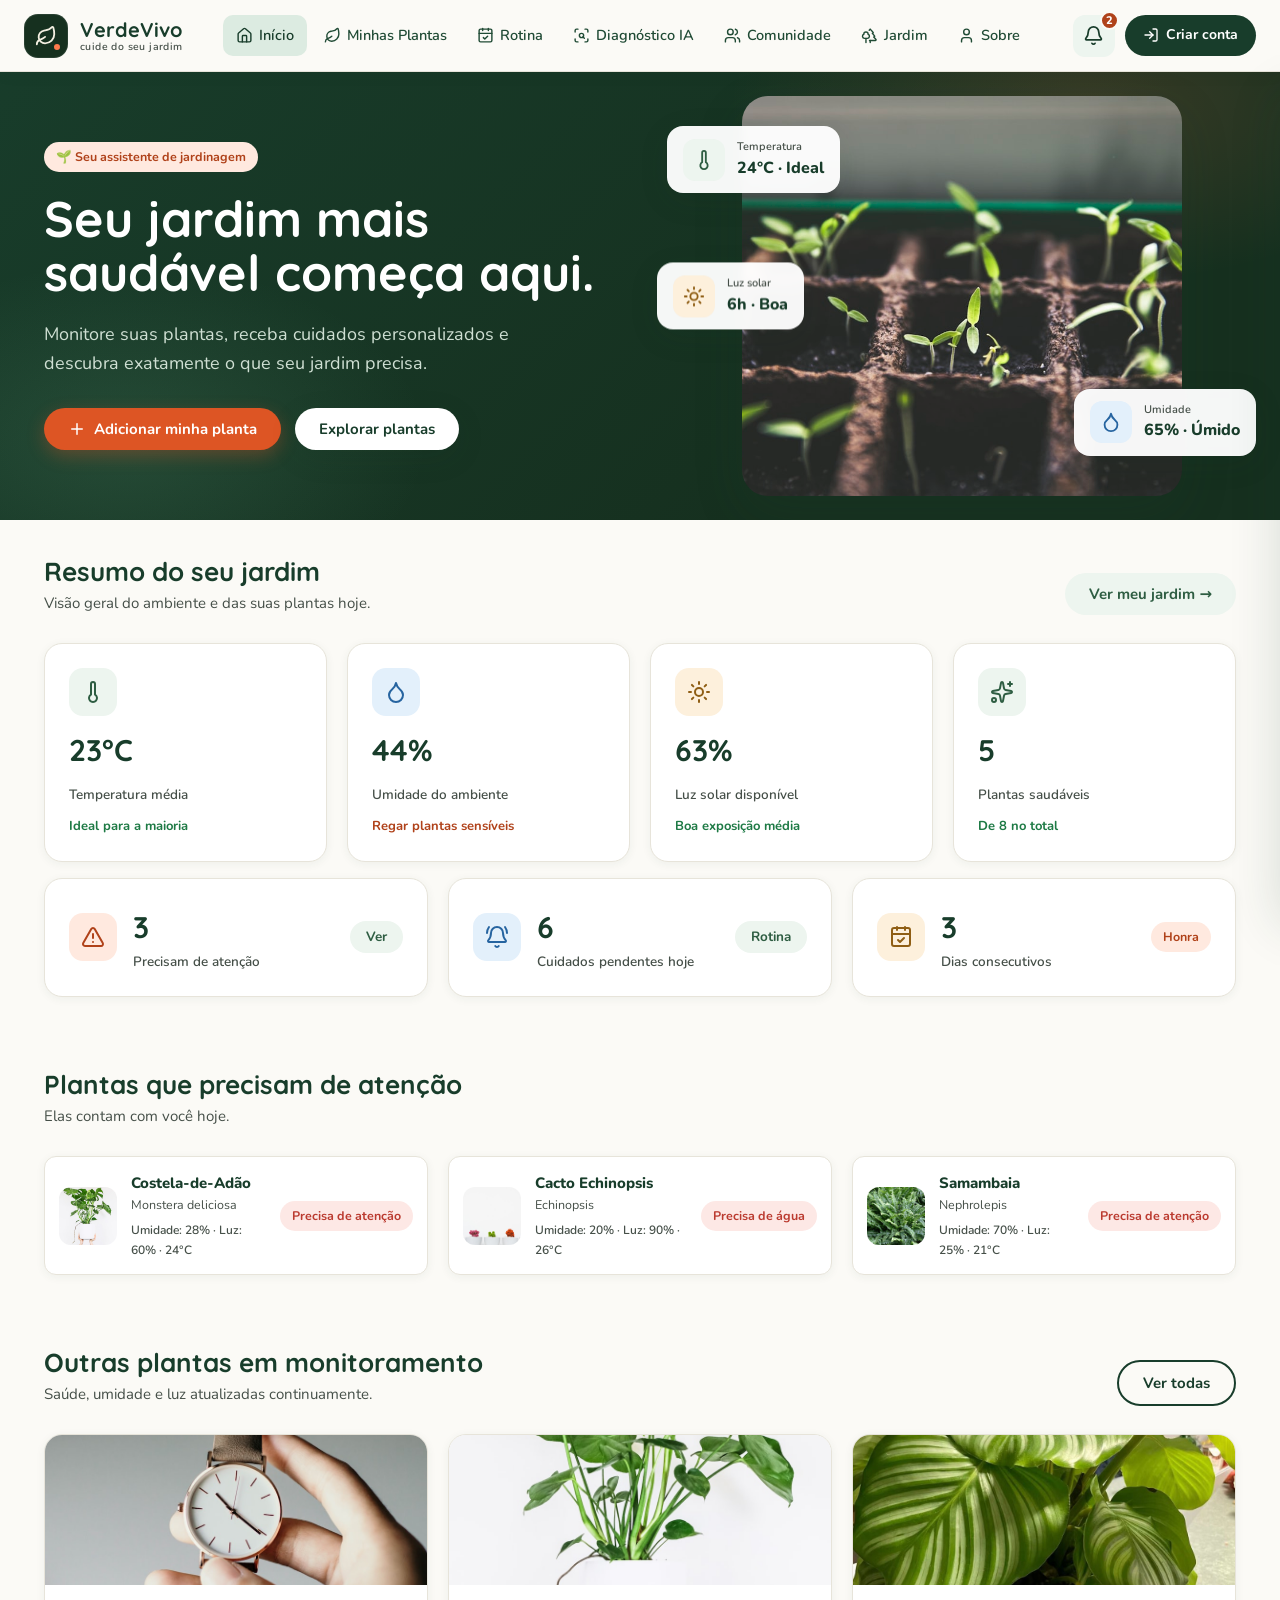
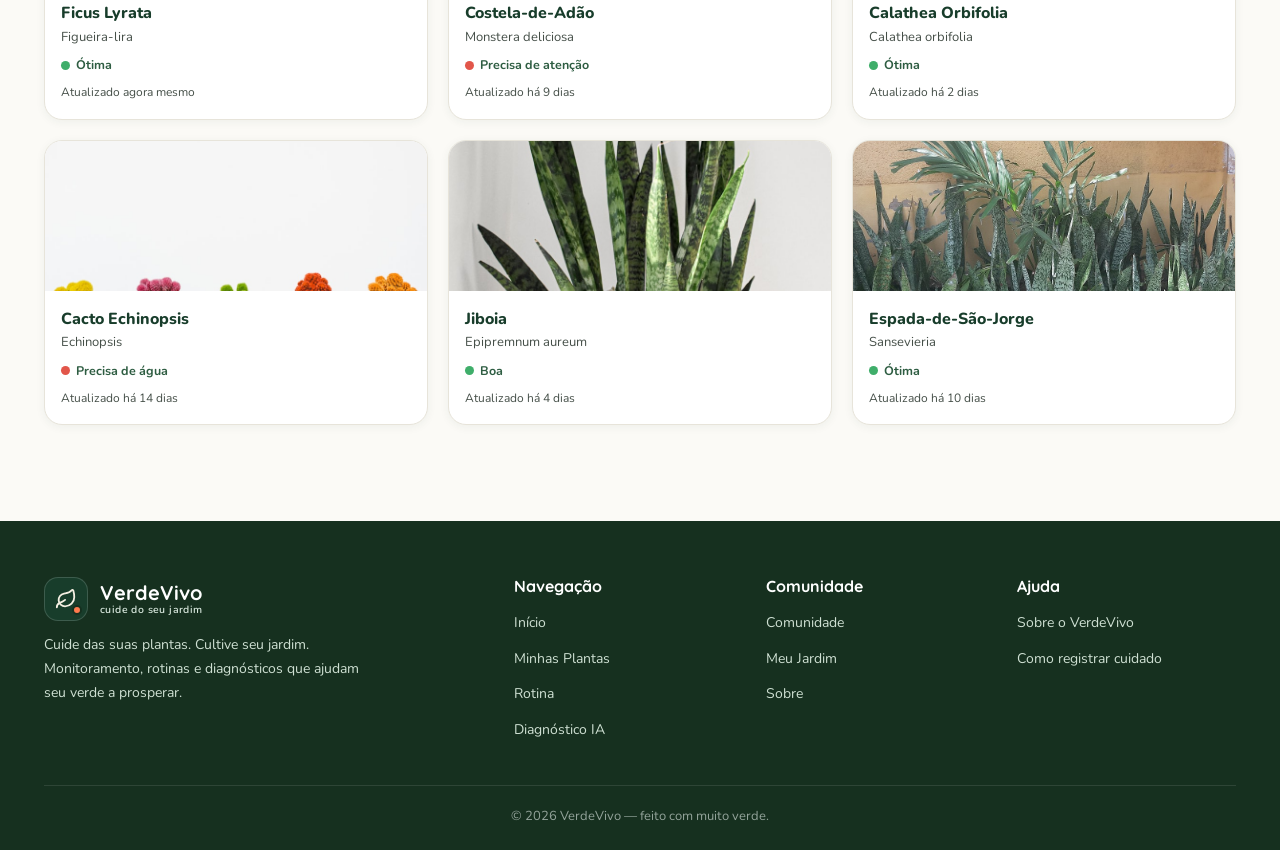
==== index.html @ 072f6a98 "Floraee Mobile - Versao responsiva mobile com camera ao vivo e estrutura Flutter" ====
﻿<!DOCTYPE html>
<html lang="pt-BR">
<head>
  <meta charset="UTF-8">
  <meta name="viewport" content="width=device-width, initial-scale=1.0">
  <title>VerdeVivo — Cuide das suas plantas. Cultive seu jardim.</title>
  <meta name="description" content="Monitore suas plantas, receba cuidados personalizados e descubra exatamente o que seu jardim precisa.">
  <link rel="icon" type="image/svg+xml" href="assets/icons/favicon.svg">
  <link rel="preconnect" href="https://fonts.googleapis.com">
  <link rel="preconnect" href="https://fonts.gstatic.com" crossorigin>
  <link href="https://fonts.googleapis.com/css2?family=Quicksand:wght@500;600;700&family=Nunito:wght@400;600;700;800&display=swap" rel="stylesheet">
  <link rel="stylesheet" href="css/style.css">
</head>
<body>
  <div id="navbar"></div>

  <main>
    <!-- HERO -->
    <section class="hero main-pad">
      <div class="container">
        <div class="hero-grid">
          <div>
            <span class="badge badge-coral" style="margin-bottom:20px">🌱 Seu assistente de jardinagem</span>
            <h1>Seu jardim mais saudável começa aqui.</h1>
            <p>Monitore suas plantas, receba cuidados personalizados e descubra exatamente o que seu jardim precisa.</p>
            <div class="hero-actions">
              <a class="btn btn-primary" href="plants.html"><svg data-lucide="plus" width="18" height="18"></svg>Adicionar minha planta</a>
              <a class="btn btn-light" href="plants.html">Explorar plantas</a>
            </div>
          </div>
          <div class="hero-visual">
            <img class="hero-plants" src="assets/images/hero.jpg" alt="Plantas em um jardim interno">
            <div class="hero-float float-1">
              <span class="f-icon m-icon-green"><svg data-lucide="thermometer" width="22" height="22"></svg></span>
              <div><div class="f-label">Temperatura</div><div class="f-value">24°C · Ideal</div></div>
            </div>
            <div class="hero-float float-2">
              <span class="f-icon m-icon-blue"><svg data-lucide="droplet" width="22" height="22"></svg></span>
              <div><div class="f-label">Umidade</div><div class="f-value">65% · Úmido</div></div>
            </div>
            <div class="hero-float float-3">
              <span class="f-icon m-icon-warn"><svg data-lucide="sun" width="22" height="22"></svg></span>
              <div><div class="f-label">Luz solar</div><div class="f-value">6h · Boa</div></div>
            </div>
          </div>
        </div>
      </div>
    </section>

    <!-- SUMMARY METRICS -->
    <section class="section" style="padding-top:36px">
      <div class="container">
        <div class="section-head">
          <div>
            <h2>Resumo do seu jardim</h2>
            <div class="sub">Visão geral do ambiente e das suas plantas hoje.</div>
          </div>
          <a class="btn btn-ghost" href="garden.html">Ver meu jardim →</a>
        </div>
        <div class="grid grid-4" id="summary-grid">
          <div class="skeleton" style="height:150px"></div>
          <div class="skeleton" style="height:150px"></div>
          <div class="skeleton" style="height:150px"></div>
          <div class="skeleton" style="height:150px"></div>
        </div>
        <div class="grid grid-3 mt-16" id="health-grid">
          <div class="skeleton" style="height:130px"></div>
          <div class="skeleton" style="height:130px"></div>
          <div class="skeleton" style="height:130px"></div>
        </div>
      </div>
    </section>

    <!-- ATTENTION PLANTS -->
    <section class="section" style="padding-top:16px">
      <div class="container">
        <div class="section-head">
          <div>
            <h2>Plantas que precisam de atenção</h2>
            <div class="sub">Elas contam com você hoje.</div>
          </div>
        </div>
        <div class="grid grid-3" id="attention-grid"></div>
      </div>
    </section>

    <!-- MONITORED PLANTS -->
    <section class="section" style="padding-top:16px">
      <div class="container">
        <div class="section-head">
          <div>
            <h2>Outras plantas em monitoramento</h2>
            <div class="sub">Saúde, umidade e luz atualizadas continuamente.</div>
          </div>
          <a class="btn btn-outline" href="plants.html">Ver todas</a>
        </div>
        <div class="grid grid-3" id="monitor-grid"></div>
      </div>
    </section>
  </main>

  <footer class="footer">
    <div class="container">
      <div class="footer-grid">
        <div>
          <a class="brand" href="index.html">
            <span class="brand-logo"><svg class="leaf" data-lucide="leaf" width="22" height="22"></svg><span class="dot"></span></span>
            <span class="brand-text"><span class="brand-name">VerdeVivo</span><span class="brand-tag">cuide do seu jardim</span></span>
          </a>
          <p class="about">Cuide das suas plantas. Cultive seu jardim. Monitoramento, rotinas e diagnósticos que ajudam seu verde a prosperar.</p>
        </div>
        <div>
          <h4>Navegação</h4>
          <ul>
            <li><a href="index.html">Início</a></li>
            <li><a href="plants.html">Minhas Plantas</a></li>
            <li><a href="routine.html">Rotina</a></li>
            <li><a href="diagnosis.html">Diagnóstico IA</a></li>
          </ul>
        </div>
        <div>
          <h4>Comunidade</h4>
          <ul>
            <li><a href="community.html">Comunidade</a></li>
            <li><a href="garden.html">Meu Jardim</a></li>
            <li><a href="profile.html">Sobre</a></li>
          </ul>
        </div>
        <div>
          <h4>Ajuda</h4>
          <ul>
            <li><a href="#" data-open-modal="about-modal">Sobre o VerdeVivo</a></li>
            <li><a href="routine.html">Como registrar cuidado</a></li>
          </ul>
        </div>
      </div>
      <div class="footer-bottom">© 2026 VerdeVivo — feito com muito verde.</div>
    </div>
  </footer>

  <div class="modal-overlay" id="about-modal">
    <div class="modal" style="max-width:460px">
      <div class="modal-head">
        <h3>Sobre o VerdeVivo</h3>
        <button class="modal-close" data-close-modal><svg data-lucide="x" width="20" height="20"></svg></button>
      </div>
      <p class="text-muted">O VerdeVivo ajuda você a monitorar plantas, manter rotinas de cuidado e identificar problemas através de diagnósticos visuais. Seus dados ficam salvos com segurança no seu próprio navegador.</p>
      <p class="text-muted mt-16">Cuide das suas plantas. Cultive seu jardim. 🌿</p>
    </div>
  </div>

  <script src="js/app.js"></script>
  <script src="js/plants.js"></script>
  <script src="js/ui.js"></script>
  <script src="js/lucide.min.js"></script>
  <script>
    App.init('index');
    UI.bindGlobalEvents();

    // ---- Dashboard data ----
    function renderDashboard() {
      const plants = App.getPlants();

      const healthy = plants.filter(p => { const c = Plants.healthStatus(p).cls; return c !== 'danger' && c !== 'warn' && !p.attention; }).length;
      const attention = plants.length - healthy;
      const humidityAvg = Math.round(plants.reduce((s, p) => s + p.humidity, 0) / Math.max(1, plants.length));
      const lightAvg = Math.round(plants.reduce((s, p) => s + p.light, 0) / Math.max(1, plants.length));
      const tempAvg = Math.round(plants.reduce((s, p) => s + p.temperature, 0) / Math.max(1, plants.length));

      document.getElementById('summary-grid').innerHTML = `
        <div class="metric-card">
          <span class="m-icon m-icon-green"><svg data-lucide="thermometer" width="24" height="24"></svg></span>
          <div class="m-value">${tempAvg}°C</div>
          <div class="m-label">Temperatura média</div>
          <div class="m-status" style="color:var(--success-ink)">Ideal para a maioria</div>
        </div>
        <div class="metric-card">
          <span class="m-icon m-icon-blue"><svg data-lucide="droplet" width="24" height="24"></svg></span>
          <div class="m-value">${humidityAvg}%</div>
          <div class="m-label">Umidade do ambiente</div>
          <div class="m-status ${humidityAvg < 55 ? 'text-coral' : ''}"${humidityAvg < 55 ? '' : ' style="color:var(--success-ink)"'}>${humidityAvg < 55 ? 'Regar plantas sensíveis' : 'Úmido e confortável'}</div>
        </div>
        <div class="metric-card">
          <span class="m-icon m-icon-warn"><svg data-lucide="sun" width="24" height="24"></svg></span>
          <div class="m-value">${lightAvg}%</div>
          <div class="m-label">Luz solar disponível</div>
          <div class="m-status" style="color:var(--success-ink)">Boa exposição média</div>
        </div>
        <div class="metric-card">
          <span class="m-icon m-icon-green"><svg data-lucide="sparkles" width="24" height="24"></svg></span>
          <div class="m-value">${healthy}</div>
          <div class="m-label">Plantas saudáveis</div>
          <div class="m-status" style="color:var(--success-ink)">De ${plants.length} no total</div>
        </div>`;

      document.getElementById('health-grid').innerHTML = `
        <div class="metric-card" style="flex-direction:row;align-items:center;gap:16px">
          <span class="m-icon" style="background:var(--coral-light);color:var(--coral-ink)"><svg data-lucide="alert-triangle" width="24" height="24"></svg></span>
          <div>
            <div class="m-value">${attention}</div>
            <div class="m-label">Precisam de atenção</div>
          </div>
          <a class="btn btn-ghost btn-sm" style="margin-left:auto" href="plants.html">Ver</a>
        </div>
        <div class="metric-card" style="flex-direction:row;align-items:center;gap:16px">
          <span class="m-icon m-icon-blue"><svg data-lucide="bell-ring" width="24" height="24"></svg></span>
          <div>
            <div class="m-value">${App.getTasks().filter(t => !t.done && !t.removed).length}</div>
            <div class="m-label">Cuidados pendentes hoje</div>
          </div>
          <a class="btn btn-ghost btn-sm" style="margin-left:auto" href="routine.html">Rotina</a>
        </div>
        <div class="metric-card" style="flex-direction:row;align-items:center;gap:16px">
          <span class="m-icon m-icon-warn"><svg data-lucide="calendar-check" width="24" height="24"></svg></span>
          <div>
            <div class="m-value">${streakDays()}</div>
            <div class="m-label">Dias consecutivos</div>
          </div>
          <span class="badge badge-coral" style="margin-left:auto">Honra</span>
        </div>`;

      // Attention plants
      const attentionPlants = plants.filter(p => p.attention || Plants.healthStatus(p).cls === 'danger' || Plants.healthStatus(p).cls === 'warn');
      const attentionEl = document.getElementById('attention-grid');
      if (attentionPlants.length) {
        attentionEl.innerHTML = attentionPlants.slice(0, 6).map(p => UI.miniCard(p)).join('');
      } else {
        attentionEl.innerHTML = `<div class="card empty-state" style="grid-column:1/-1">
          <div class="e-icon"><svg data-lucide="smile" width="44" height="44"></svg></div>
          <h3>Nenhuma planta precisa de atenção!</h3>
          <p>Continue cuidando do seu jardim. 🎉</p>
        </div>`;
      }

      // Monitoring
      const monitoring = plants.slice(0, 6);
      document.getElementById('monitor-grid').innerHTML = monitoring.map(p => UI.monitorCard(p)).join('');
      if (window.lucide) window.lucide.createIcons();
    }

    function streakDays() {
      const routine = App.getRoutine();
      let streak = 0;
      const d = new Date();
      for (let i = 0; i < 700; i++) {
        const rec = routine[App.formatDate(d)];
        if (rec && rec.doneCount > 0) { streak++; d.setDate(d.getDate() - 1); }
        else break;
      }
      if (streak === 0) {
        const d2 = new Date();
        d2.setDate(d2.getDate() - 1);
        for (let i = 0; i < 700; i++) {
          const rec = routine[App.formatDate(d2)];
          if (rec && rec.doneCount > 0) { streak++; d2.setDate(d2.getDate() - 1); }
          else break;
        }
      }
      return streak;
    }

    renderDashboard();
    window.__refreshAll = renderDashboard;
    window.__refreshPlants = renderDashboard;
  </script>
</body>
</html>
---- css/style.css ----
/* ============================================================
   VerdeVivo - Design System & Base Styles
   ============================================================ */

:root {
  /* Brand colors */
  --green-dark: #183d2b;
  --green-dark-2: #16301f;
  --green-medium: #4c7c5f;
  --green-medium-2: #2e5d42;
  --green-light: #dcebe1;
  --green-lighter: #edf5ef;
  --green-ink: #204b35;
  --coral: #ff7a4d;
  --coral-dark: #dd5524;
  --coral-light: #ffe9df;
  /* Coral escuro, para textos e ícones sobre fundo claro */
  --coral-ink: #b0421a;

  /* Neutrals */
  --white: #ffffff;
  --off-white: #fafaf7;
  --cream: #f7f5ee;
  --bg: #fbfaf6;
  --text: #1d2b22;
  --text-muted: #454f48;
  --text-light: #5f6a63;
  --border: #e7e4da;
  --card-bg: #ffffff;

  /* Status colors */
  --success: #3fae6a;
  --warning: #f0a53a;
  --danger: #e2564a;
  --info: #3d8bd6;
  /* Versões escuras: texto e ícones com bom contraste em fundo claro */
  --success-ink: #1e7a45;
  --warning-ink: #8f5e14;
  --danger-ink: #bb3b30;
  --info-ink: #2664a0;

  /* Shape & shadows */
  --radius: 18px;
  --radius-sm: 12px;
  --radius-lg: 26px;
  --shadow-sm: 0 2px 10px rgba(30, 61, 43, 0.06);
  --shadow: 0 8px 30px rgba(30, 61, 43, 0.10);
  --shadow-lg: 0 18px 50px rgba(30, 61, 43, 0.16);

  /* Typography */
  --font: 'Nunito', system-ui, -apple-system, 'Segoe UI', sans-serif;
  --font-display: 'Quicksand', var(--font);

  --nav-h: 72px;
  --transition: 0.25s ease;
}

* { box-sizing: border-box; margin: 0; padding: 0; }

html { scroll-behavior: smooth; }

body {
  font-family: var(--font);
  background: var(--bg);
  color: var(--text);
  line-height: 1.6;
  -webkit-font-smoothing: antialiased;
  font-size: 16px;
}

h1, h2, h3, h4, h5 {
  font-family: var(--font-display);
  font-weight: 700;
  line-height: 1.2;
  color: var(--green-dark);
}

img { max-width: 100%; display: block; }

a { color: var(--green-medium-2); text-decoration: none; }
a:hover { color: var(--green-dark); }

button { font-family: var(--font); cursor: pointer; }
button:disabled { cursor: not-allowed; opacity: 0.6; }

input, select, textarea { font-family: var(--font); }

.container {
  width: 100%;
  max-width: 1240px;
  margin: 0 auto;
  padding: 0 24px;
}

.section { padding: 56px 0; }
.section-sm { padding: 24px 0; }

/* ---------- Buttons ---------- */
.btn {
  display: inline-flex;
  align-items: center;
  justify-content: center;
  gap: 8px;
  padding: 12px 24px;
  border-radius: 999px;
  font-weight: 700;
  font-size: 15px;
  border: none;
  transition: var(--transition);
  white-space: nowrap;
  line-height: 1.2;
}

.btn svg { width: 18px; height: 18px; }

.btn-primary {
  background: var(--coral-dark);
  color: #fff;
  box-shadow: 0 6px 18px rgba(221, 85, 36, 0.32);
}
.btn-primary:hover { background: var(--coral-ink); transform: translateY(-1px); box-shadow: 0 8px 22px rgba(221, 85, 36, 0.42); }

.btn-green {
  background: var(--green-medium);
  color: #fff;
}
.btn-green:hover { background: var(--green-medium-2); transform: translateY(-1px); }

.btn-outline {
  background: transparent;
  color: var(--green-dark);
  border: 2px solid var(--green-dark);
}
.btn-outline:hover { background: var(--green-dark); color: #fff; }

.btn-ghost {
  background: var(--green-lighter);
  color: var(--green-medium-2);
}
.btn-ghost:hover { background: var(--green-light); }

.btn-light {
  background: #fff;
  color: var(--green-dark);
  box-shadow: var(--shadow);
}
.btn-light:hover { transform: translateY(-1px); }

.btn-sm { padding: 8px 16px; font-size: 13.5px; }
.btn-block { width: 100%; }

/* ---------- Cards ---------- */
.card {
  background: var(--card-bg);
  border-radius: var(--radius);
  box-shadow: var(--shadow-sm);
  border: 1px solid var(--border);
  overflow: hidden;
  transition: var(--transition);
}

.card-hover:hover {
  transform: translateY(-4px);
  box-shadow: var(--shadow);
}

/* ---------- Badges ---------- */
.badge {
  display: inline-flex;
  align-items: center;
  gap: 6px;
  padding: 5px 12px;
  border-radius: 999px;
  font-size: 12.5px;
  font-weight: 700;
}
.badge-green { background: var(--green-light); color: var(--green-dark); }
.badge-warning { background: #fdf0dc; color: var(--warning-ink); }
.badge-danger { background: #fde8e5; color: var(--danger-ink); }
.badge-info { background: #e3f0fb; color: var(--info-ink); }
.badge-muted { background: #eef0ec; color: var(--text-muted); }
.badge-coral { background: var(--coral-light); color: var(--coral-ink); }

/* ---------- Navbar ---------- */
.nav {
  position: fixed;
  top: 0;
  left: 0;
  right: 0;
  height: var(--nav-h);
  background: var(--bg);
  border-bottom: 1px solid var(--border);
  z-index: 1000;
  box-shadow: 0 2px 14px rgba(24, 61, 43, 0.07);
}
.nav-inner {
  max-width: 1320px;
  margin: 0 auto;
  height: 100%;
  display: flex;
  align-items: center;
  justify-content: space-between;
  padding: 0 24px;
  gap: 16px;
}

.brand {
  display: flex;
  align-items: center;
  gap: 12px;
  color: #fff;
  text-decoration: none;
}
.brand-logo {
  width: 44px;
  height: 44px;
  border-radius: 14px;
  background: var(--green-dark-2);
  display: flex;
  align-items: center;
  justify-content: center;
  position: relative;
  box-shadow: inset 0 0 0 1px rgba(255,255,255,0.08);
}
.brand-logo .leaf {
  color: #f4efe2;
  width: 22px;
  height: 22px;
}
.brand-logo .dot {
  position: absolute;
  bottom: 6px;
  right: 6px;
  width: 10px;
  height: 10px;
  border-radius: 50%;
  background: var(--coral);
  border: 2px solid var(--green-dark-2);
}
.brand-text { display: flex; flex-direction: column; line-height: 1.1; }
.brand-name { font-family: var(--font-display); font-weight: 700; font-size: 20px; color: var(--green-dark); }
.brand-tag { font-size: 10.5px; color: var(--text-muted); letter-spacing: 0.4px; font-weight: 600; }

.nav-links {
  display: flex;
  align-items: center;
  gap: 4px;
  list-style: none;
}
.nav-links a.nav-link {
  color: var(--green-ink);
  font-size: 14.5px;
  font-weight: 600;
  padding: 9px 13px;
  border-radius: 10px;
  transition: var(--transition);
  display: flex;
  align-items: center;
  gap: 6px;
}
.nav-links a.nav-link svg { width: 17px; height: 17px; }
.nav-links a.nav-link:hover { background: var(--green-lighter); color: var(--green-dark); }
.nav-links a.nav-link.active { background: var(--green-light); color: var(--green-dark); }

.nav-actions {
  display: flex;
  align-items: center;
  gap: 10px;
}

.icon-btn {
  position: relative;
  background: var(--green-lighter);
  border: none;
  width: 42px;
  height: 42px;
  border-radius: 12px;
  color: var(--green-dark);
  display: inline-flex;
  align-items: center;
  justify-content: center;
  transition: var(--transition);
}
.icon-btn:hover { background: var(--green-light); }
.icon-btn svg { width: 21px; height: 21px; }
.icon-btn .dot-count {
  position: absolute;
  top: -4px;
  right: -4px;
  background: var(--coral-ink);
  color: #fff;
  font-size: 11px;
  font-weight: 800;
  min-width: 19px;
  height: 19px;
  border-radius: 99px;
  display: flex;
  align-items: center;
  justify-content: center;
  padding: 0 4px;
  border: 2px solid var(--bg);
}
.icon-btn .dot-count.hide { display: none; }
@keyframes bump { 0% { transform: scale(1); } 40% { transform: scale(1.15); } 100% { transform: scale(1); } }
.icon-btn.bump { animation: bump 0.5s ease; }

.nav-user {
  display: flex;
  align-items: center;
  gap: 8px;
  background: var(--green-lighter);
  padding: 5px 14px 5px 5px;
  border-radius: 999px;
  color: var(--green-dark);
  text-decoration: none;
  transition: var(--transition);
}
.nav-user:hover { background: var(--green-light); }
.nav-user .avatar {
  width: 32px;
  height: 32px;
  border-radius: 50%;
  background: var(--green-medium);
  object-fit: cover;
  border: 2px solid rgba(24, 61, 43, 0.18);
}
.nav-user span { font-size: 13.5px; font-weight: 700; }

.btn-login {
  background: var(--green-dark);
  color: #fff;
  padding: 9px 18px;
  border-radius: 999px;
  font-weight: 700;
  font-size: 14px;
  display: inline-flex;
  align-items: center;
  gap: 7px;
  transition: var(--transition);
}
.btn-login:hover { background: var(--green-medium-2); color: #fff; }

.nav-burger {
  background: var(--green-lighter);
  border: none;
  width: 42px;
  height: 42px;
  border-radius: 12px;
  color: var(--green-dark);
  display: none;
  align-items: center;
  justify-content: center;
  transition: var(--transition);
}
.nav-burger:hover { background: var(--green-light); }
.nav-burger svg { width: 24px; height: 24px; }

/* Mobile nav drawer */
.mobile-nav {
  position: fixed;
  top: var(--nav-h);
  left: 0;
  right: 0;
  bottom: 0;
  background: var(--bg);
  box-shadow: 0 24px 48px rgba(24, 61, 43, 0.16);
  transform: translateX(100%);
  transition: transform 0.3s ease;
  z-index: 999;
  overflow-y: auto;
  padding: 20px 24px 40px;
}
.mobile-nav.open { transform: translateX(0); }
.mobile-nav a.nav-link {
  display: flex;
  align-items: center;
  gap: 14px;
  color: var(--green-ink);
  font-size: 18px;
  font-weight: 700;
  padding: 15px 12px;
  border-radius: 14px;
  border-bottom: 1px solid var(--border);
}
.mobile-nav a.nav-link svg { width: 22px; height: 22px; }
.mobile-nav a.nav-link:hover, .mobile-nav a.nav-link.active { background: var(--green-light); color: var(--green-dark); }
.mobile-nav .mobile-actions { display: flex; flex-direction: column; gap: 12px; margin-top: 20px; }

/* ---------- Layout helpers ---------- */
.grid { display: grid; gap: 20px; }
.grid-2 { grid-template-columns: repeat(2, 1fr); }
.grid-3 { grid-template-columns: repeat(3, 1fr); }
.grid-4 { grid-template-columns: repeat(4, 1fr); }

.flex { display: flex; }
.flex-col { flex-direction: column; }
.items-center { align-items: center; }
.justify-between { justify-content: space-between; }
.justify-center { justify-content: center; }
.gap-8 { gap: 8px; }
.gap-12 { gap: 12px; }
.gap-16 { gap: 16px; }
.gap-20 { gap: 20px; }
.wrap { flex-wrap: wrap; }
.mt-8 { margin-top: 8px; }
.mt-16 { margin-top: 16px; }
.mt-24 { margin-top: 24px; }
.mt-32 { margin-top: 32px; }
.mb-8 { margin-bottom: 8px; }
.mb-16 { margin-bottom: 16px; }
.mb-24 { margin-bottom: 24px; }
.mb-32 { margin-bottom: 32px; }

.page-title { font-size: 34px; margin-bottom: 8px; }
.page-sub { color: var(--text-muted); font-size: 16px; }
.text-muted { color: var(--text-muted); }
.text-coral { color: var(--coral-ink); }
.text-center { text-align: center; }

hr.divider { border: none; border-top: 1px solid var(--border); margin: 24px 0; }

/* ---------- Hero ---------- */
.hero {
  background: linear-gradient(135deg, var(--green-dark) 0%, var(--green-dark-2) 70%);
  position: relative;
  overflow: hidden;
  color: #fff;
  min-height: 520px;
  display: flex;
  align-items: center;
}
.hero::after {
  content: '';
  position: absolute;
  inset: 0;
  background: radial-gradient(600px 300px at 85% 20%, rgba(255,122,77,0.15), transparent 60%),
              radial-gradient(500px 300px at 10% 85%, rgba(120, 190, 150, 0.15), transparent 60%);
  pointer-events: none;
}
.hero-grid {
  position: relative;
  z-index: 2;
  display: grid;
  grid-template-columns: 1.1fr 1fr;
  gap: 40px;
  align-items: center;
}
.hero h1 {
  color: #fff;
  font-size: 50px;
  line-height: 1.08;
  margin-bottom: 20px;
  max-width: 560px;
}
.hero p {
  color: #cfdfd3;
  font-size: 18px;
  max-width: 480px;
  margin-bottom: 30px;
}
.hero-actions { display: flex; gap: 14px; flex-wrap: wrap; }
.hero-visual { position: relative; display: flex; justify-content: center; }
.hero-plants {
  width: 100%;
  max-width: 440px;
  border-radius: 26px;
  box-shadow: var(--shadow-lg);
  height: 400px;
  object-fit: cover;
}
.hero-float {
  position: absolute;
  background: rgba(255,255,255,0.96);
  border-radius: 16px;
  box-shadow: var(--shadow);
  padding: 12px 16px;
  display: flex;
  align-items: center;
  gap: 12px;
  backdrop-filter: blur(4px);
}
.hero-float .f-icon {
  width: 42px; height: 42px;
  border-radius: 12px;
  display: flex; align-items: center; justify-content: center;
  flex-shrink: 0;
}
.hero-float .f-icon svg { width: 22px; height: 22px; }
.hero-float .f-label { font-size: 11px; color: var(--text-muted); font-weight: 600; }
.hero-float .f-value { font-size: 16px; font-weight: 800; color: var(--green-dark); }
.float-1 { top: 30px; left: -20px; }
.float-2 { bottom: 40px; right: -20px; }
.float-3 { top: 50%; left: -30px; transform: translateY(-50%); }

/* ---------- Summary (metric) cards ---------- */
.metric-card {
  background: #fff;
  border-radius: var(--radius);
  padding: 24px;
  box-shadow: var(--shadow-sm);
  border: 1px solid var(--border);
  display: flex;
  flex-direction: column;
  gap: 10px;
  transition: var(--transition);
}
.metric-card:hover { transform: translateY(-4px); box-shadow: var(--shadow); }
.metric-card .m-icon {
  width: 48px; height: 48px;
  border-radius: 14px;
  display: flex; align-items: center; justify-content: center;
}
.metric-card .m-icon svg { width: 24px; height: 24px; }
.metric-card .m-value { font-family: var(--font-display); font-size: 30px; font-weight: 700; color: var(--green-dark); }
.metric-card .m-label { font-size: 13.5px; color: var(--text-muted); font-weight: 600; }
.metric-card .m-status { font-size: 13px; font-weight: 700; }
.m-icon-green { background: var(--green-lighter); color: var(--green-medium-2); }
.m-icon-coral { background: var(--coral-light); color: var(--coral-ink); }
.m-icon-blue { background: #e3f0fb; color: var(--info-ink); }
.m-icon-warn { background: #fdf0dc; color: var(--warning-ink); }

/* ---------- Section headers ---------- */
.section-head { display: flex; align-items: flex-end; justify-content: space-between; margin-bottom: 28px; gap: 16px; flex-wrap: wrap; }
.section-head h2 { font-size: 26px; }
.section-head .sub { color: var(--text-muted); margin-top: 4px; font-size: 15px; }

/* ---------- Plant image orientation fix ---------- */
/* Plant photos are stored mirrored; flip them horizontally on screen. */
.hero-plants,
.plant-card .pc-img,
.mini-card img,
.monitor-card img,
.garden-plant img,
.post-img,
.result-img,
#detail-grid img {
  transform: scaleX(-1);
}

/* ---------- Plant cards ---------- */
.plant-card { position: relative; }
.plant-card .pc-img {
  height: 190px;
  width: 100%;
  object-fit: cover;
  border-bottom: 1px solid var(--border);
}
.plant-card .pc-body { padding: 18px; }
.plant-card .pc-name { font-size: 19px; }
.plant-card .pc-species { color: var(--text-muted); font-size: 13.5px; margin-bottom: 14px; }
.plant-card .pc-stats { display: grid; grid-template-columns: repeat(3, 1fr); gap: 12px; margin: 14px 0; }
.plant-card .pc-stat { text-align: center; }
.plant-card .pc-stat .v { font-weight: 800; font-size: 16px; color: var(--green-dark); }
.plant-card .pc-stat .l { font-size: 11.5px; color: var(--text-muted); }
.plant-card .pc-actions { display: flex; gap: 10px; }

/* Attention / monitoring small cards */
.mini-card {
  background: #fff;
  border-radius: var(--radius-sm);
  border: 1px solid var(--border);
  display: flex;
  gap: 14px;
  padding: 14px;
  align-items: center;
  transition: var(--transition);
  box-shadow: var(--shadow-sm);
}
.mini-card:hover { transform: translateY(-3px); box-shadow: var(--shadow); }
.mini-card img { width: 58px; height: 58px; border-radius: 12px; object-fit: cover; flex-shrink: 0; }
.mini-card .mc-info { flex: 1; min-width: 0; }
.mini-card .mc-name { font-weight: 800; font-size: 15px; color: var(--green-dark); }
.mini-card .mc-sub { font-size: 12.5px; color: var(--text-muted); }
.mini-card .mc-meta { font-size: 12px; color: var(--text-muted); margin-top: 6px; font-weight: 600; }

.monitor-card {
  background: #fff;
  border-radius: var(--radius);
  border: 1px solid var(--border);
  overflow: hidden;
  box-shadow: var(--shadow-sm);
  transition: var(--transition);
}
.monitor-card:hover { transform: translateY(-4px); box-shadow: var(--shadow); }
.monitor-card img { height: 150px; width: 100%; object-fit: cover; }
.monitor-card .m-body { padding: 16px; }
.monitor-card .m-name { font-weight: 800; color: var(--green-dark); }
.monitor-card .m-species { font-size: 13px; color: var(--text-muted); }

/* ---------- Circular progress ---------- */
.ring {
  --p: 0;
  --size: 84px;
  width: var(--size);
  height: var(--size);
  border-radius: 50%;
  background: conic-gradient(var(--ring-color, var(--green-medium)) calc(var(--p) * 1%), var(--border) 0);
  display: flex;
  align-items: center;
  justify-content: center;
}
.ring .ring-inner {
  width: calc(var(--size) - 14px);
  height: calc(var(--size) - 14px);
  background: #fff;
  border-radius: 50%;
  display: flex;
  align-items: center;
  justify-content: center;
  font-weight: 800;
  color: var(--green-dark);
  font-size: calc(var(--size) * 0.26);
}

/* ---------- Bars ---------- */
.bar { height: 10px; border-radius: 99px; background: var(--green-lighter); overflow: hidden; }
.bar > span { display: block; height: 100%; border-radius: 99px; background: var(--green-medium); transition: width 0.6s ease; }
.bar.bar-coral > span { background: var(--coral); }
.bar.bar-warn > span { background: var(--warning); }
.bar.bar-danger > span { background: var(--danger); }

/* ---------- Storage/Forms ---------- */
.field { display: flex; flex-direction: column; gap: 6px; margin-bottom: 16px; }
.field label { font-size: 13.5px; font-weight: 700; color: var(--green-dark); }
.field input, .field select, .field textarea {
  padding: 12px 14px;
  border-radius: 12px;
  border: 1.5px solid var(--border);
  background: #fff;
  font-size: 15px;
  color: var(--text);
  transition: var(--transition);
}
.field input:focus, .field select:focus, .field textarea:focus {
  outline: none;
  border-color: var(--green-medium);
  box-shadow: 0 0 0 3px rgba(76,124,95,0.15);
}
.field textarea { resize: vertical; min-height: 90px; }

/* ---------- Modal ---------- */
.modal-overlay {
  position: fixed;
  inset: 0;
  background: rgba(20,40,28,0.55);
  backdrop-filter: blur(4px);
  z-index: 1100;
  display: none;
  align-items: center;
  justify-content: center;
  padding: 20px;
}
.modal-overlay.open { display: flex; }
.modal {
  background: #fff;
  border-radius: 22px;
  width: 100%;
  max-width: 520px;
  max-height: 92vh;
  overflow-y: auto;
  padding: 28px;
  box-shadow: var(--shadow-lg);
  animation: modalIn 0.25s ease;
}
.modal-wide { max-width: 640px; }
@keyframes modalIn {
  from { transform: translateY(16px) scale(0.98); opacity: 0; }
  to { transform: translateY(0) scale(1); opacity: 1; }
}
.modal-head { display: flex; align-items: center; justify-content: space-between; margin-bottom: 20px; }
.modal-head h3 { font-size: 22px; }
.modal-close {
  background: var(--green-lighter);
  border: none;
  width: 38px; height: 38px;
  border-radius: 12px;
  display: flex; align-items: center; justify-content: center;
  color: var(--green-dark);
  transition: var(--transition);
}
.modal-close:hover { background: var(--green-light); }
.modal-close svg { width: 20px; height: 20px; }
.cam-frame {
  position: relative;
  background: #0f1a12;
  border-radius: 16px;
  overflow: hidden;
  aspect-ratio: 4 / 3;
  display: flex;
  align-items: center;
  justify-content: center;
}
.cam-frame video {
  width: 100%;
  height: 100%;
  object-fit: cover;
  display: block;
  transform: scaleX(-1);
}
.cam-hint {
  position: absolute;
  inset: 0;
  display: flex;
  align-items: center;
  justify-content: center;
  text-align: center;
  padding: 0 24px;
  color: #cfe3d4;
  font-size: 14.5px;
  line-height: 1.5;
}

/* ---------- Toast ---------- */
#toast-wrap {
  position: fixed;
  bottom: 24px;
  right: 24px;
  z-index: 2000;
  display: flex;
  flex-direction: column;
  gap: 12px;
  max-width: 380px;
}
.toast {
  display: flex;
  align-items: center;
  gap: 12px;
  background: #fff;
  border-radius: 16px;
  box-shadow: var(--shadow-lg);
  padding: 16px 18px;
  border-left: 5px solid var(--green-medium);
  animation: toastIn 0.3s ease;
}
.toast.success { border-left-color: var(--success); }
.toast.error { border-left-color: var(--danger); }
.toast.warn { border-left-color: var(--warning); }
.toast .t-icon { width: 40px; height: 40px; border-radius: 12px; display: flex; align-items: center; justify-content: center; flex-shrink: 0; }
.toast .t-icon svg { width: 20px; height: 20px; }
.toast .t-title { font-weight: 800; font-size: 14.5px; color: var(--green-dark); }
.toast .t-msg { font-size: 13px; color: var(--text-muted); }
@keyframes toastIn { from { transform: translateX(40px); opacity: 0; } to { transform: translateX(0); opacity: 1; } }

/* ---------- Empty state ---------- */
.empty-state {
  text-align: center;
  padding: 60px 20px;
  color: var(--text-muted);
}
.empty-state .e-icon {
  width: 90px; height: 90px;
  background: var(--green-lighter);
  border-radius: 50%;
  display: flex; align-items: center; justify-content: center;
  margin: 0 auto 20px;
  color: var(--green-medium);
}
.empty-state .e-icon svg { width: 44px; height: 44px; }
.empty-state h3 { color: var(--green-dark); margin-bottom: 6px; }

/* ---------- Skeleton ---------- */
.skeleton {
  position: relative;
  overflow: hidden;
  background: #eef0ec;
  border-radius: 8px;
}
.skeleton::after {
  content: '';
  position: absolute;
  inset: 0;
  transform: translateX(-100%);
  background: linear-gradient(90deg, transparent, rgba(255,255,255,0.7), transparent);
  animation: shimmer 1.4s infinite;
}
@keyframes shimmer { 100% { transform: translateX(100%); } }

/* ---------- Footer ---------- */
.footer {
  background: var(--green-dark-2);
  color: #cfe0d3;
  padding: 56px 0 24px;
  margin-top: 40px;
}
.footer-grid { display: grid; grid-template-columns: 2fr 1fr 1fr 1fr; gap: 32px; margin-bottom: 32px; }
.footer h4 { color: #fff; font-size: 16px; margin-bottom: 14px; }
.footer .brand-name { color: #fff; }
.footer .brand-tag { color: var(--green-light); }
.footer .brand-logo { background: var(--green-dark); box-shadow: inset 0 0 0 1px rgba(255,255,255,0.16); }
.footer ul { list-style: none; }
.footer ul li { margin-bottom: 10px; }
.footer ul a { color: #cfe0d3; font-size: 14px; }
.footer ul a:hover { color: #fff; }
.footer .about { font-size: 14px; line-height: 1.7; margin-top: 12px; max-width: 320px; }
.footer-bottom { border-top: 1px solid rgba(255,255,255,0.1); padding-top: 20px; text-align: center; font-size: 13px; color: #93a39a; }

/* ---------- Filters ---------- */
.filter-tabs { display: flex; gap: 10px; flex-wrap: wrap; }
.filter-tab {
  background: #fff;
  border: 1.5px solid var(--border);
  color: var(--green-dark);
  padding: 9px 18px;
  border-radius: 999px;
  font-weight: 700;
  font-size: 14px;
  transition: var(--transition);
}
.filter-tab:hover { border-color: var(--green-medium); }
.filter-tab.active { background: var(--green-dark); border-color: var(--green-dark); color: #fff; }

.search-input {
  position: relative;
}
.search-input svg { position: absolute; left: 14px; top: 50%; transform: translateY(-50%); width: 18px; height: 18px; color: var(--text-muted); }
.search-input input { padding-left: 42px; }

/* ---------- Timeline ---------- */
.timeline { position: relative; padding-left: 28px; }
.timeline::before { content: ''; position: absolute; left: 9px; top: 6px; bottom: 6px; width: 2px; background: var(--green-light); }
.tl-item { position: relative; padding-bottom: 26px; }
.tl-item:last-child { padding-bottom: 0; }
.tl-item::before {
  content: '';
  position: absolute;
  left: -25px;
  top: 6px;
  width: 16px;
  height: 16px;
  border-radius: 50%;
  background: var(--green-medium);
  border: 3px solid #fff;
  box-shadow: 0 0 0 2px var(--green-light);
}
.tl-dot-coral::before { background: var(--coral); }
.tl-title { font-weight: 800; color: var(--green-dark); }
.tl-date { font-size: 12.5px; color: var(--text-muted); }
.tl-desc { font-size: 14px; color: var(--text-muted); margin-top: 4px; }

/* ---------- Routine calendar ---------- */
.cal-week { display: grid; grid-template-columns: repeat(7, 1fr); gap: 10px; }
.cal-day {
  background: #fff;
  border: 1.5px solid var(--border);
  border-radius: 14px;
  padding: 14px 6px;
  text-align: center;
  transition: var(--transition);
  cursor: pointer;
  font-family: inherit;
  color: inherit;
}
.cal-day:hover { border-color: var(--green-light); }
.cal-day.selected { border-color: var(--green-medium); box-shadow: 0 0 0 3px rgba(76,124,95,0.16); }
.cal-day .cd-name { font-size: 11.5px; color: var(--text-muted); font-weight: 700; text-transform: uppercase; }
.cal-day .cd-num { font-family: var(--font-display); font-size: 22px; font-weight: 700; color: var(--green-dark); margin: 4px 0 8px; }
.cal-day .cd-dot { width: 9px; height: 9px; border-radius: 50%; margin: 0 auto; }
.cal-day.today { border-color: var(--coral); box-shadow: 0 0 0 3px rgba(255,122,77,0.18); }
.cal-day.completed .cd-dot { background: var(--success); }
.cal-day.partial .cd-dot { background: var(--warning); }
.cal-day.future .cd-dot { background: var(--border); }

/* ---------- Task card ---------- */
.task-card {
  background: #fff;
  border-radius: var(--radius);
  border: 1.5px solid var(--border);
  padding: 18px;
  display: flex;
  gap: 16px;
  align-items: flex-start;
  transition: var(--transition);
  box-shadow: var(--shadow-sm);
}
.task-card:hover { box-shadow: var(--shadow); }
.task-card .tc-time { font-weight: 800; color: var(--coral-ink); font-size: 15px; min-width: 48px; }
.task-card .tc-icon {
  width: 46px; height: 46px;
  border-radius: 14px;
  display: flex; align-items: center; justify-content: center;
  flex-shrink: 0;
}
.task-card .tc-icon svg { width: 22px; height: 22px; }
.task-card .tc-body { flex: 1; }
.task-card .tc-title { font-weight: 800; color: var(--green-dark); font-size: 16px; }
.task-card .tc-plant { font-size: 13.5px; color: var(--text-muted); font-weight: 600; }
.task-card .tc-desc { font-size: 13.5px; color: var(--text-muted); margin-top: 4px; }
.task-card .tc-meta { display: flex; gap: 8px; margin-top: 10px; flex-wrap: wrap; }
.task-card.done {
  background: var(--green-lighter);
  border-color: var(--green-light);
  opacity: 0.88;
}
.task-card.done .tc-title { text-decoration: line-through; }
.check-btn {
  width: 30px; height: 30px;
  border-radius: 9px;
  border: 2px solid var(--border);
  background: #fff;
  display: flex; align-items: center; justify-content: center;
  color: transparent;
  transition: var(--transition);
  flex-shrink: 0;
}
.check-btn svg { width: 18px; height: 18px; }
.task-card.done .check-btn { background: var(--success-ink); border-color: var(--success-ink); color: #fff; }

/* ---------- Notifications dropdown ---------- */
.nav-notif {
  position: relative;
}
.notif-dropdown {
  position: absolute;
  top: calc(100% + 12px);
  right: 0;
  width: 360px;
  max-height: 480px;
  overflow-y: auto;
  background: #fff;
  border-radius: 18px;
  box-shadow: var(--shadow-lg);
  border: 1px solid var(--border);
  z-index: 1200;
  display: none;
}
.notif-dropdown.open { display: block; animation: modalIn 0.2s ease; }
.notif-head { padding: 16px 18px; border-bottom: 1px solid var(--border); display: flex; justify-content: space-between; align-items: center; }
.notif-head h4 { font-size: 16px; }
.notif-item { display: flex; gap: 12px; padding: 14px 18px; border-bottom: 1px solid var(--border); }
.notif-item:last-child { border-bottom: none; }
.notif-item .nf-icon { width: 40px; height: 40px; border-radius: 12px; display: flex; align-items: center; justify-content: center; flex-shrink: 0; }
.notif-item .nf-icon svg { width: 19px; height: 19px; }
.notif-item.unread { background: var(--green-lighter); }
.notif-item .nf-title { font-size: 14px; font-weight: 700; color: var(--green-dark); }
.notif-item .nf-time { font-size: 12px; color: var(--text-muted); }
.notif-item .nf-dismiss { margin-left: auto; color: var(--text-muted); background: none; border: none; }
.notif-item .nf-dismiss svg { width: 16px; height: 16px; }

/* ---------- Diagnosis ---------- */
.upload-area {
  border: 2.5px dashed var(--green-medium);
  border-radius: var(--radius-lg);
  padding: 50px 24px;
  text-align: center;
  background: var(--green-lighter);
  cursor: pointer;
  transition: var(--transition);
}
.upload-area:hover { background: var(--green-light); border-color: var(--green-dark); }
.upload-area.dragover { background: var(--green-light); border-color: var(--green-dark); }
.upload-area .up-icon {
  width: 84px; height: 84px;
  border-radius: 50%;
  background: #fff;
  margin: 0 auto 18px;
  display: flex; align-items: center; justify-content: center;
  color: var(--green-medium);
  box-shadow: var(--shadow);
}
.upload-area .up-icon svg { width: 40px; height: 40px; }
.upload-area h3 { font-size: 20px; margin-bottom: 6px; }
.upload-area p { color: var(--text-muted); }
.upload-area .up-actions { display: flex; gap: 10px; justify-content: center; margin-top: 18px; flex-wrap: wrap; }

.analyzing { text-align: center; padding: 40px 20px; }
.spinner {
  width: 64px; height: 64px;
  border-radius: 50%;
  border: 5px solid var(--green-light);
  border-top-color: var(--green-medium);
  margin: 0 auto 20px;
  animation: spin 0.8s linear infinite;
}
@keyframes spin { to { transform: rotate(360deg); } }
.analyzing .scan-line {
  height: 3px;
  border-radius: 99px;
  background: linear-gradient(90deg, transparent, var(--green-medium), transparent);
  width: 60%;
  margin: 20px auto 0;
  animation: scan 1.2s ease-in-out infinite;
}
@keyframes scan { 0%,100% { transform: translateX(-20px); opacity: 0.3; } 50% { transform: translateX(20px); opacity: 1; } }

.result-img {
  width: 100%;
  max-height: 420px;
  object-fit: cover;
  border-radius: var(--radius);
  position: relative;
}
.vis-marker {
  position: absolute;
  transform: translate(-50%, -50%);
}
.vis-marker .v-pin {
  width: 30px; height: 30px;
  border-radius: 50%;
  background: var(--coral-dark);
  border: 3px solid #fff;
  box-shadow: var(--shadow);
  display: flex; align-items: center; justify-content: center;
  cursor: pointer;
  transition: var(--transition);
  color: #fff;
}
.vis-marker .v-pin:hover { transform: scale(1.15); }
.vis-marker .v-pin svg { width: 15px; height: 15px; }
.vis-marker .v-label {
  position: absolute;
  top: calc(100% + 6px);
  left: 50%;
  transform: translateX(-50%);
  background: #fff;
  padding: 5px 12px;
  border-radius: 999px;
  font-size: 12px;
  font-weight: 700;
  color: var(--green-dark);
  box-shadow: var(--shadow-sm);
  white-space: nowrap;
}

.problem-row { display: flex; align-items: flex-start; gap: 12px; padding: 14px; border-radius: 12px; background: var(--green-lighter); margin-bottom: 10px; }
.problem-row .p-icon { color: var(--danger); flex-shrink: 0; margin-top: 2px; }
.problem-row .p-icon svg { width: 20px; height: 20px; }
.problem-row .p-title { font-weight: 800; color: var(--green-dark); font-size: 14.5px; }
.problem-row .p-desc { font-size: 13.5px; color: var(--text-muted); }

.recovery-step {
  display: flex;
  gap: 16px;
  padding: 18px;
  border: 1.5px solid var(--border);
  border-radius: var(--radius);
  margin-bottom: 14px;
  background: #fff;
  transition: var(--transition);
}
.recovery-step:hover { border-color: var(--green-medium); }
.recovery-step .rs-num {
  width: 40px; height: 40px;
  border-radius: 12px;
  background: var(--green-light);
  color: var(--green-dark);
  font-weight: 800;
  display: flex; align-items: center; justify-content: center;
  flex-shrink: 0;
}
.recovery-step .rs-title { font-weight: 800; color: var(--green-dark); }
.recovery-step .rs-desc { font-size: 14px; color: var(--text-muted); }

/* ---------- Community ---------- */
.post-card { margin-bottom: 24px; }
.post-head { display: flex; align-items: center; gap: 12px; padding: 16px 18px; }
.post-head img { width: 46px; height: 46px; border-radius: 50%; object-fit: cover; }
.post-head .ph-name { font-weight: 800; color: var(--green-dark); }
.post-head .ph-date { font-size: 12.5px; color: var(--text-muted); }
.post-head .ph-actions { margin-left: auto; display: flex; gap: 6px; }
.post-img { width: 100%; max-height: 460px; object-fit: cover; }
.post-body { padding: 16px 18px; }
.post-body .p-title { font-size: 18px; font-weight: 800; color: var(--green-dark); }
.post-body .p-desc { font-size: 14.5px; color: var(--text-muted); margin-top: 6px; }
.post-actions { display: flex; gap: 8px; padding: 12px 18px; border-top: 1px solid var(--border); flex-wrap: wrap; }
.post-action {
  display: inline-flex;
  align-items: center;
  gap: 7px;
  padding: 8px 16px;
  border-radius: 999px;
  border: 1.5px solid var(--border);
  background: #fff;
  font-weight: 700;
  font-size: 13.5px;
  color: var(--text);
  transition: var(--transition);
}
.post-action:hover { border-color: var(--green-medium); background: var(--green-lighter); }
.post-action svg { width: 18px; height: 18px; }
.post-action.liked { background: var(--coral-light); border-color: var(--coral); color: var(--coral-ink); }
.comments { padding: 4px 18px 18px; border-top: 1px solid var(--border); }
.comment { display: flex; gap: 10px; padding: 12px 0; border-bottom: 1px solid var(--border); }
.comment:last-child { border-bottom: none; }
.comment img { width: 34px; height: 34px; border-radius: 50%; flex-shrink: 0; }
.comment .c-body { background: var(--bg); padding: 10px 14px; border-radius: 12px; flex: 1; }
.comment .c-name { font-weight: 800; font-size: 13.5px; color: var(--green-dark); }
.comment .c-text { font-size: 13.5px; color: var(--text); }
.comment-form { display: flex; gap: 10px; margin-top: 12px; }
.comment-form input { flex: 1; }

/* ---------- Garden ---------- */
.space-area {
  border: 2px dashed var(--border);
  border-radius: var(--radius);
  padding: 20px;
  min-height: 220px;
  background: var(--green-lighter);
  position: relative;
  transition: var(--transition);
}
.space-area:hover { border-color: var(--green-medium); }
.space-area .sa-title { display: flex; align-items: center; gap: 8px; font-weight: 800; color: var(--green-dark); margin-bottom: 14px; }
.space-area .sa-title svg { width: 20px; height: 20px; color: var(--green-medium); }
.garden-plant {
  display: inline-flex;
  align-items: center;
  gap: 8px;
  background: #fff;
  border-radius: 999px;
  padding: 6px 12px 6px 6px;
  margin: 6px;
  box-shadow: var(--shadow-sm);
  border: 1px solid var(--border);
  cursor: grab;
}
.garden-plant img { width: 32px; height: 32px; border-radius: 50%; object-fit: cover; }
.garden-plant span { font-size: 13px; font-weight: 700; color: var(--green-dark); }
.garden-plant .gp-remove { background: none; border: none; color: var(--text-muted); display: flex; }
.garden-plant .gp-remove svg { width: 15px; height: 15px; }
.garden-plant .gp-remove:hover { color: var(--danger); }

.stat-panel { display: grid; grid-template-columns: repeat(auto-fit, minmax(200px, 1fr)); gap: 16px; }

/* ---------- Profile ---------- */
.profile-hero {
  background: linear-gradient(135deg, var(--green-dark), var(--green-medium-2));
  border-radius: var(--radius-lg);
  padding: 32px;
  color: #fff;
  display: flex;
  flex-wrap: wrap;
  gap: 28px;
  align-items: center;
  flex-wrap: wrap;
  margin-bottom: 32px;
}
.profile-hero .ph-avatar { width: 110px; height: 110px; border-radius: 50%; border: 4px solid rgba(255,255,255,0.5); object-fit: cover; }
.profile-hero h2 { color: #fff; font-size: 30px; }
.profile-hero .ph-bio { color: #cfe0d3; }
.profile-hero .ph-stats { display: flex; gap: 24px; margin-top: 14px; flex-wrap: wrap; }
.profile-hero .ph-stat .v { font-family: var(--font-display); font-size: 24px; font-weight: 700; }
.profile-hero .ph-stat .l { font-size: 12.5px; color: #a9c4b0; }

.achievement {
  display: flex;
  align-items: center;
  gap: 16px;
  background: #fff;
  border: 1px solid var(--border);
  border-radius: var(--radius);
  padding: 16px;
  transition: var(--transition);
}
.achievement:hover { box-shadow: var(--shadow); transform: translateY(-3px); }
.achievement .a-icon { font-size: 32px; }
.achievement.locked { opacity: 0.65; }
.achievement .a-title { font-weight: 800; color: var(--green-dark); }
.achievement .a-desc { font-size: 13px; color: var(--text-muted); }

/* ---------- Chart container ---------- */
.chart-box { position: relative; height: 240px; }

/* ---------- Responsive ---------- */
@media (max-width: 992px) {
  .nav-links, .nav-actions .btn-login, .nav-actions .btn-green { display: none; }
  .nav-burger { display: flex; }
  .hero-grid { grid-template-columns: 1fr; }
  .hero { padding-top: 40px; }
  .hero h1 { font-size: 38px; }
  .grid-4 { grid-template-columns: repeat(2, 1fr); }
  .grid-3 { grid-template-columns: repeat(2, 1fr); }
  .footer-grid { grid-template-columns: 1fr 1fr; }
  .hero-float.float-1 { left: 0; }
  .hero-float.float-2 { right: 0; }
  .hero-float.float-3 { display: none; }
}

@media (max-width: 640px) {
  .container { padding: 0 16px; }
  .grid-2, .grid-3, .grid-4 { grid-template-columns: 1fr; }
  .hero h1 { font-size: 32px; }
  .page-title { font-size: 26px; }
  .cal-week { gap: 6px; }
  .cal-day { padding: 10px 2px; }
  .notif-dropdown { width: 310px; }
  .section-head h2 { font-size: 22px; }
  .footer-grid { grid-template-columns: 1fr; }
  .main-pad { padding-top: var(--nav-h); }
}

.main-pad { padding-top: var(--nav-h); }

/* Misc */
.page-section { padding: 40px 0; }
.hidden { display: none !important; }
.muted-link { color: var(--green-medium-2); text-decoration: underline; }
.img-round { border-radius: var(--radius); }
.shadow { box-shadow: var(--shadow); }
.sticky-actions { position: sticky; bottom: 16px; }

.dot-status { display: inline-flex; align-items: center; gap: 6px; font-weight: 700; font-size: 12.5px; }
.dot-status::before { content: ''; width: 9px; height: 9px; border-radius: 50%; background: var(--success); }
.dot-status.warn::before { background: var(--warning); }
.dot-status.danger::before { background: var(--danger); }
.dot-status.ok::before { background: var(--success); }
.dot-status.muted::before { background: var(--border); }
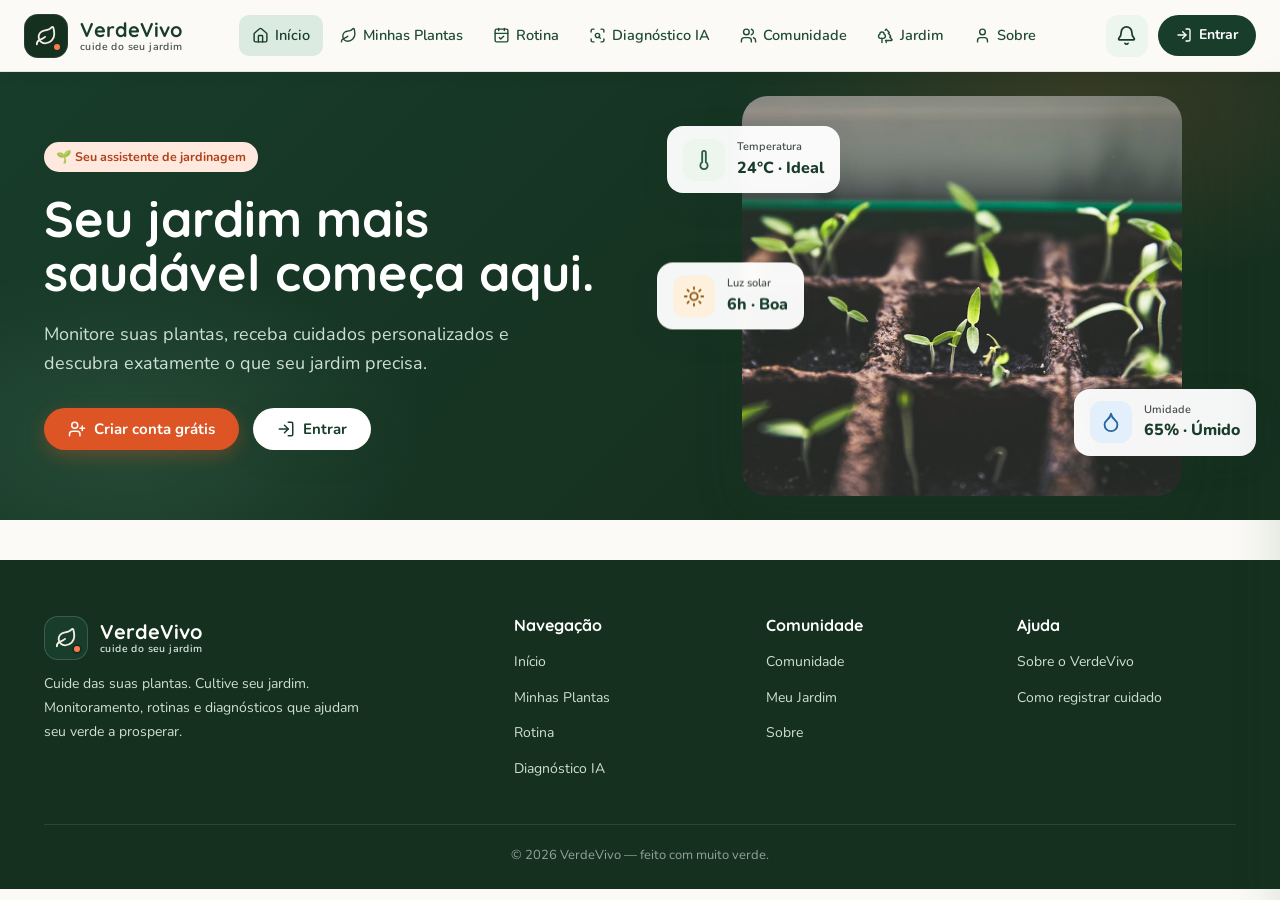
==== commit f375d275: "Sincroniza arquivos base (HTML/CSS/JS) e atualiza Flutter com autenticacao, PageGuard e edicao de pl" ====
--- a/index.html
+++ b/index.html
@@ -14,7 +14,7 @@
 <body>
   <div id="navbar"></div>
 
-  <main>
+  <main id="app-root">
     <!-- HERO -->
     <section class="hero main-pad">
       <div class="container">
@@ -23,10 +23,7 @@
             <span class="badge badge-coral" style="margin-bottom:20px">🌱 Seu assistente de jardinagem</span>
             <h1>Seu jardim mais saudável começa aqui.</h1>
             <p>Monitore suas plantas, receba cuidados personalizados e descubra exatamente o que seu jardim precisa.</p>
-            <div class="hero-actions">
-              <a class="btn btn-primary" href="plants.html"><svg data-lucide="plus" width="18" height="18"></svg>Adicionar minha planta</a>
-              <a class="btn btn-light" href="plants.html">Explorar plantas</a>
-            </div>
+            <div class="hero-actions" id="hero-actions"></div>
           </div>
           <div class="hero-visual">
             <img class="hero-plants" src="assets/images/hero.jpg" alt="Plantas em um jardim interno">
@@ -47,6 +44,7 @@
       </div>
     </section>
 
+    <div id="dashboard-sections">
     <!-- SUMMARY METRICS -->
     <section class="section" style="padding-top:36px">
       <div class="container">
@@ -97,6 +95,7 @@
         <div class="grid grid-3" id="monitor-grid"></div>
       </div>
     </section>
+    </div>
   </main>
 
   <footer class="footer">
@@ -157,8 +156,31 @@
     App.init('index');
     UI.bindGlobalEvents();
 
+    function renderHeroActions() {
+      const el = document.getElementById('hero-actions');
+      if (!el) return;
+      if (App.isLoggedIn()) {
+        el.innerHTML = `
+          <a class="btn btn-primary" href="plants.html"><svg data-lucide="plus" width="18" height="18"></svg>Adicionar minha planta</a>
+          <a class="btn btn-light" href="plants.html">Explorar plantas</a>`;
+      } else {
+        el.innerHTML = `
+          <button class="btn btn-primary" data-open-modal="login-modal"><svg data-lucide="user-plus" width="18" height="18"></svg>Criar conta grátis</button>
+          <button class="btn btn-light" data-open-modal="login-modal"><svg data-lucide="log-in" width="18" height="18"></svg>Entrar</button>`;
+      }
+      if (window.lucide) window.lucide.createIcons();
+    }
+
     // ---- Dashboard data ----
     function renderDashboard() {
+      const sections = document.getElementById('dashboard-sections');
+      if (!App.isLoggedIn()) {
+        if (sections) sections.style.display = 'none';
+        renderHeroActions();
+        return;
+      }
+      if (sections) sections.style.display = '';
+
       const plants = App.getPlants();
 
       const healthy = plants.filter(p => { const c = Plants.healthStatus(p).cls; return c !== 'danger' && c !== 'warn' && !p.attention; }).length;
@@ -235,6 +257,7 @@
       // Monitoring
       const monitoring = plants.slice(0, 6);
       document.getElementById('monitor-grid').innerHTML = monitoring.map(p => UI.monitorCard(p)).join('');
+      renderHeroActions();
       if (window.lucide) window.lucide.createIcons();
     }
 
--- a/css/style.css
+++ b/css/style.css
@@ -536,6 +536,8 @@
 #detail-grid img {
   transform: scaleX(-1);
 }
+/* Do not mirror the fallback image or its alt text. */
+img.img-failed { transform: none !important; object-fit: contain; background: var(--green-lighter); }
 
 /* ---------- Plant cards ---------- */
 .plant-card { position: relative; }
